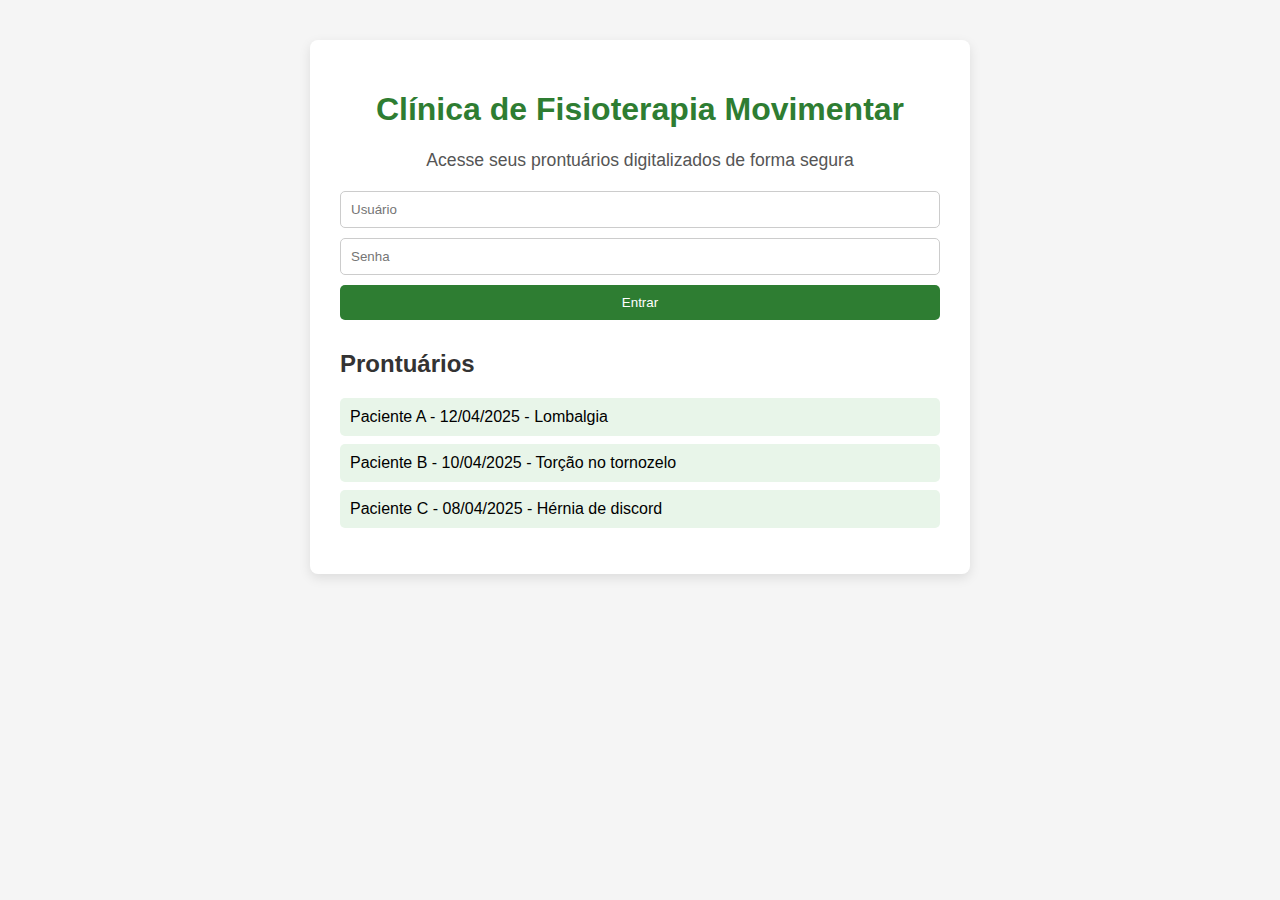
==== cloudatv/index.html @ 8bd340dc "testeoi" ====
<!DOCTYPE html>
<html lang="pt-BR">
<head>
  <meta charset="UTF-8">
  <title>Clínica Movimentar</title>
  <link rel="stylesheet" href="style.css">
</head>
<body>
  <div class="container">
    <h1>Clínica de Fisioterapia Movimentar</h1>
    <p>Acesse seus prontuários digitalizados de forma segura</p>

    <form class="login-form">
      <input type="text" placeholder="Usuário" required>
      <input type="password" placeholder="Senha" required>
      <button type="submit">Entrar</button>
    </form>

    <h2>Prontuários</h2>
    <ul class="records">
      <li>Paciente A - 12/04/2025 - Lombalgia</li>
      <li>Paciente B - 10/04/2025 - Torção no tornozelo</li>
      <li>Paciente C - 08/04/2025 - Hérnia de discord</li>
    </ul>
  </div>
</body>
</html>
---- cloudatv/style.css ----
body {
    font-family: Arial, sans-serif;
    background-color: #f5f5f5;
    margin: 0;
    padding: 0;
  }
  
  .container {
    width: 90%;
    max-width: 600px;
    margin: 40px auto;
    background-color: white;
    padding: 30px;
    border-radius: 8px;
    box-shadow: 0px 4px 12px rgba(0,0,0,0.1);
  }
  
  h1 {
    text-align: center;
    color: #2e7d32;
  }
  
  p {
    text-align: center;
    font-size: 1.1rem;
    color: #555;
  }
  
  .login-form {
    display: flex;
    flex-direction: column;
    gap: 10px;
    margin: 20px 0;
  }
  
  .login-form input {
    padding: 10px;
    border: 1px solid #ccc;
    border-radius: 5px;
  }
  
  .login-form button {
    padding: 10px;
    background-color: #2e7d32;
    color: white;
    border: none;
    border-radius: 5px;
    cursor: pointer;
  }
  
  .login-form button:hover {
    background-color: #1b5e20;
  }
  
  h2 {
    margin-top: 30px;
    color: #333;
  }
  
  .records {
    list-style: none;
    padding-left: 0;
  }
  
  .records li {
    background-color: #e8f5e9;
    margin-bottom: 8px;
    padding: 10px;
    border-radius: 5px;
  }
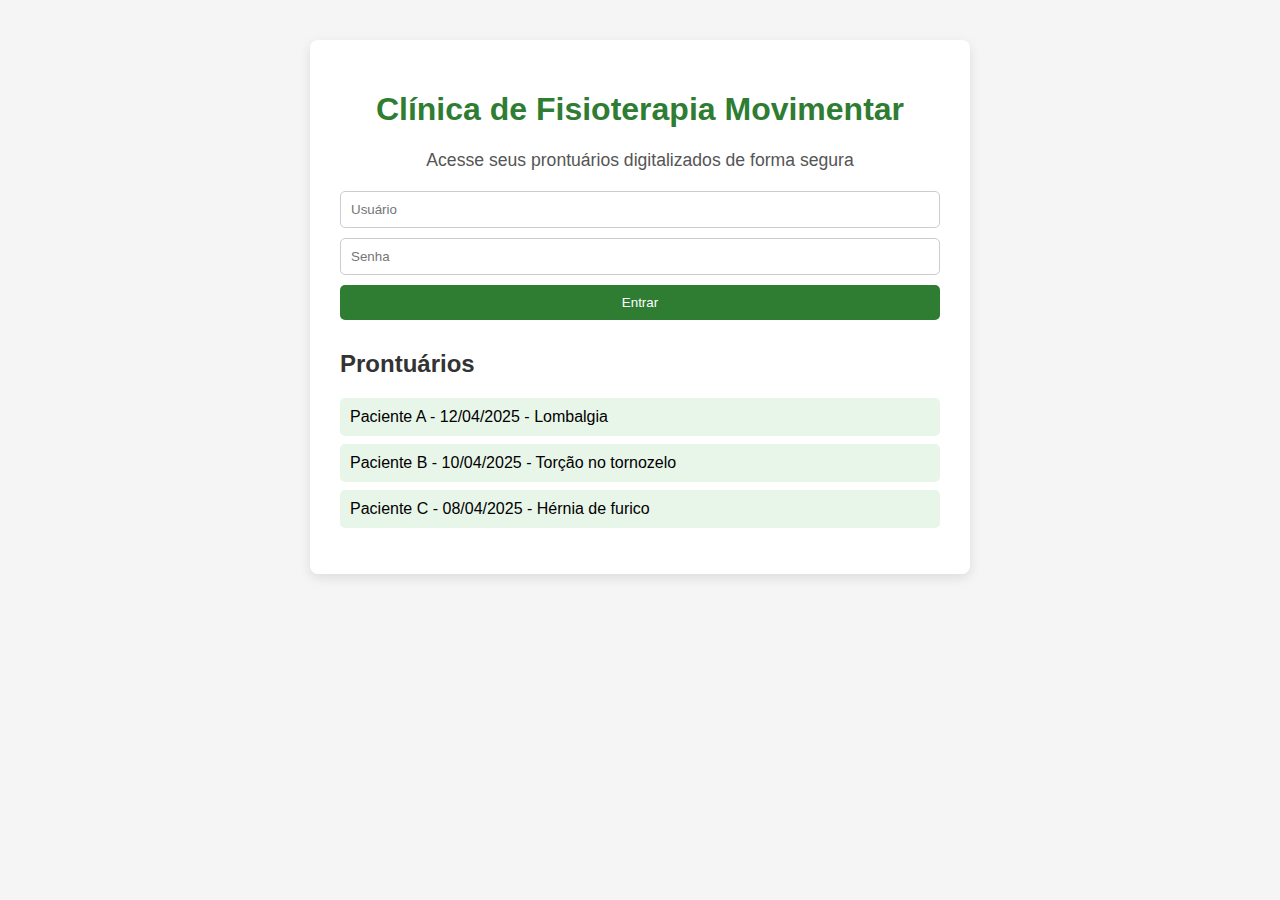
==== commit ec91b212: "teste2" ====
--- a/cloudatv/index.html
+++ b/cloudatv/index.html
@@ -20,7 +20,7 @@
     <ul class="records">
       <li>Paciente A - 12/04/2025 - Lombalgia</li>
       <li>Paciente B - 10/04/2025 - Torção no tornozelo</li>
-      <li>Paciente C - 08/04/2025 - Hérnia de discord</li>
+      <li>Paciente C - 08/04/2025 - Hérnia de furico</li>
     </ul>
   </div>
 </body>
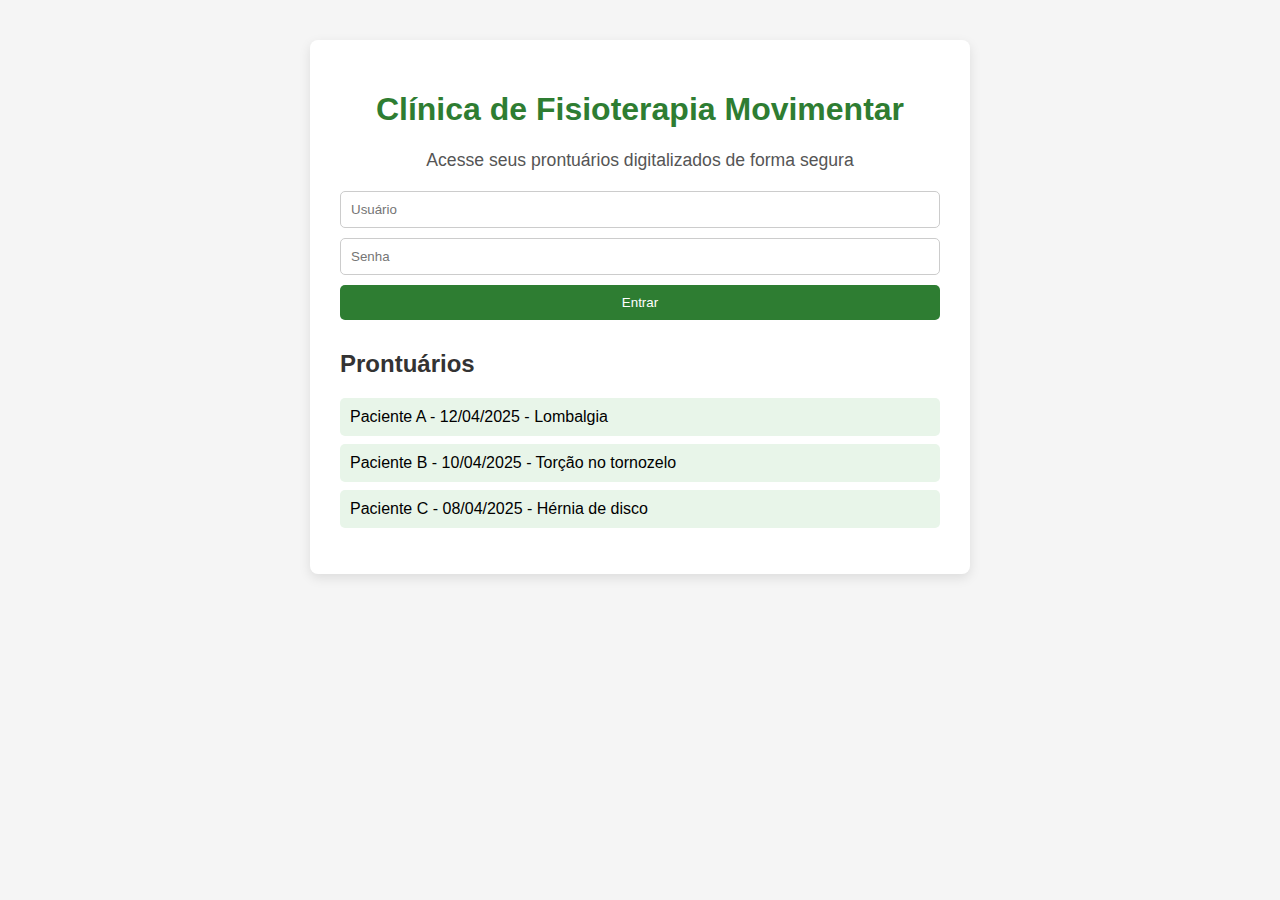
==== commit 676ca8b0: "mudançanongcaqprofessor" ====
--- a/cloudatv/index.html
+++ b/cloudatv/index.html
@@ -20,7 +20,7 @@
     <ul class="records">
       <li>Paciente A - 12/04/2025 - Lombalgia</li>
       <li>Paciente B - 10/04/2025 - Torção no tornozelo</li>
-      <li>Paciente C - 08/04/2025 - Hérnia de furico</li>
+      <li>Paciente C - 08/04/2025 - Hérnia de disco</li>
     </ul>
   </div>
 </body>
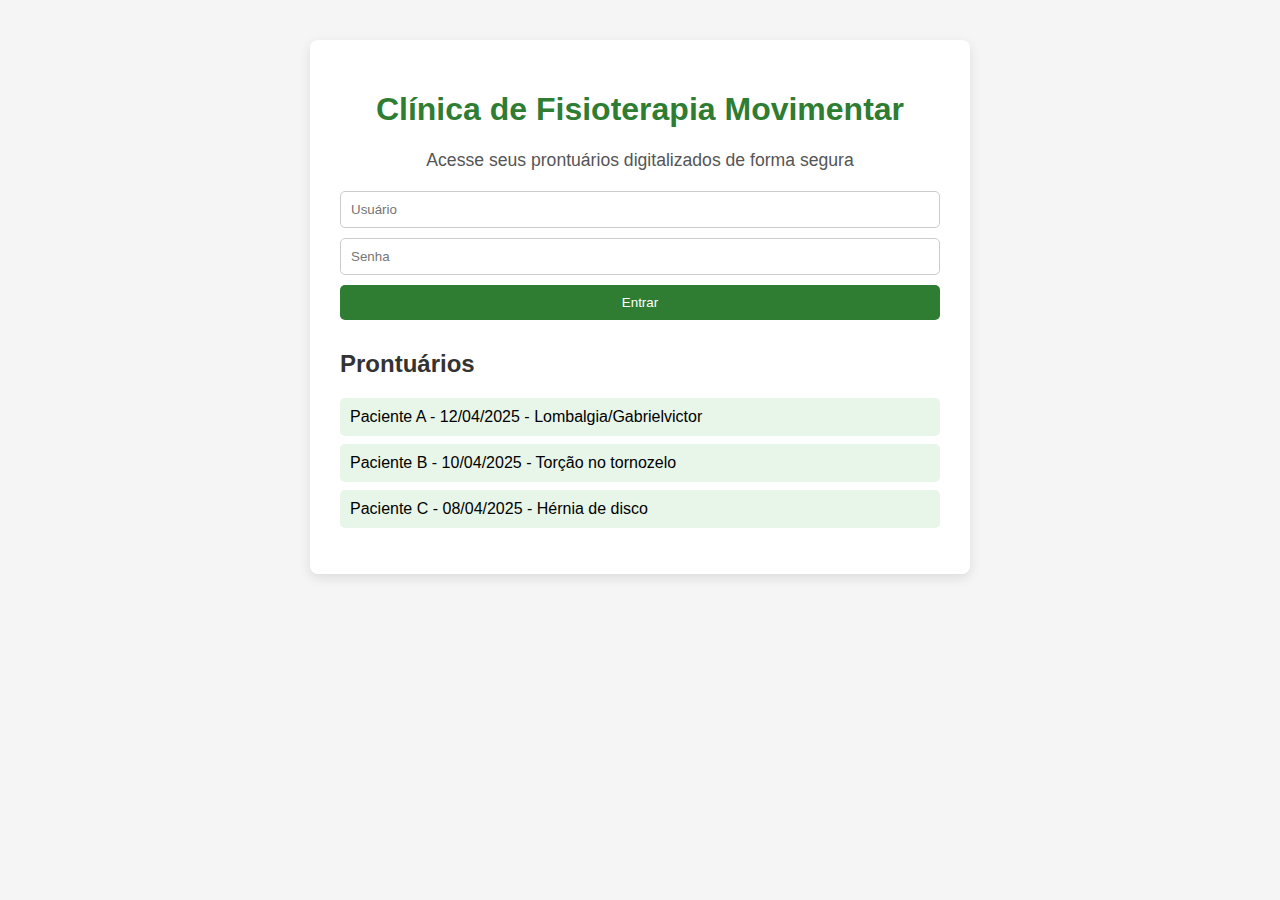
==== commit e997a92e: "troqueiongc" ====
--- a/cloudatv/index.html
+++ b/cloudatv/index.html
@@ -18,7 +18,7 @@
 
     <h2>Prontuários</h2>
     <ul class="records">
-      <li>Paciente A - 12/04/2025 - Lombalgia</li>
+      <li>Paciente A - 12/04/2025 - Lombalgia/Gabrielvictor</li>
       <li>Paciente B - 10/04/2025 - Torção no tornozelo</li>
       <li>Paciente C - 08/04/2025 - Hérnia de disco</li>
     </ul>
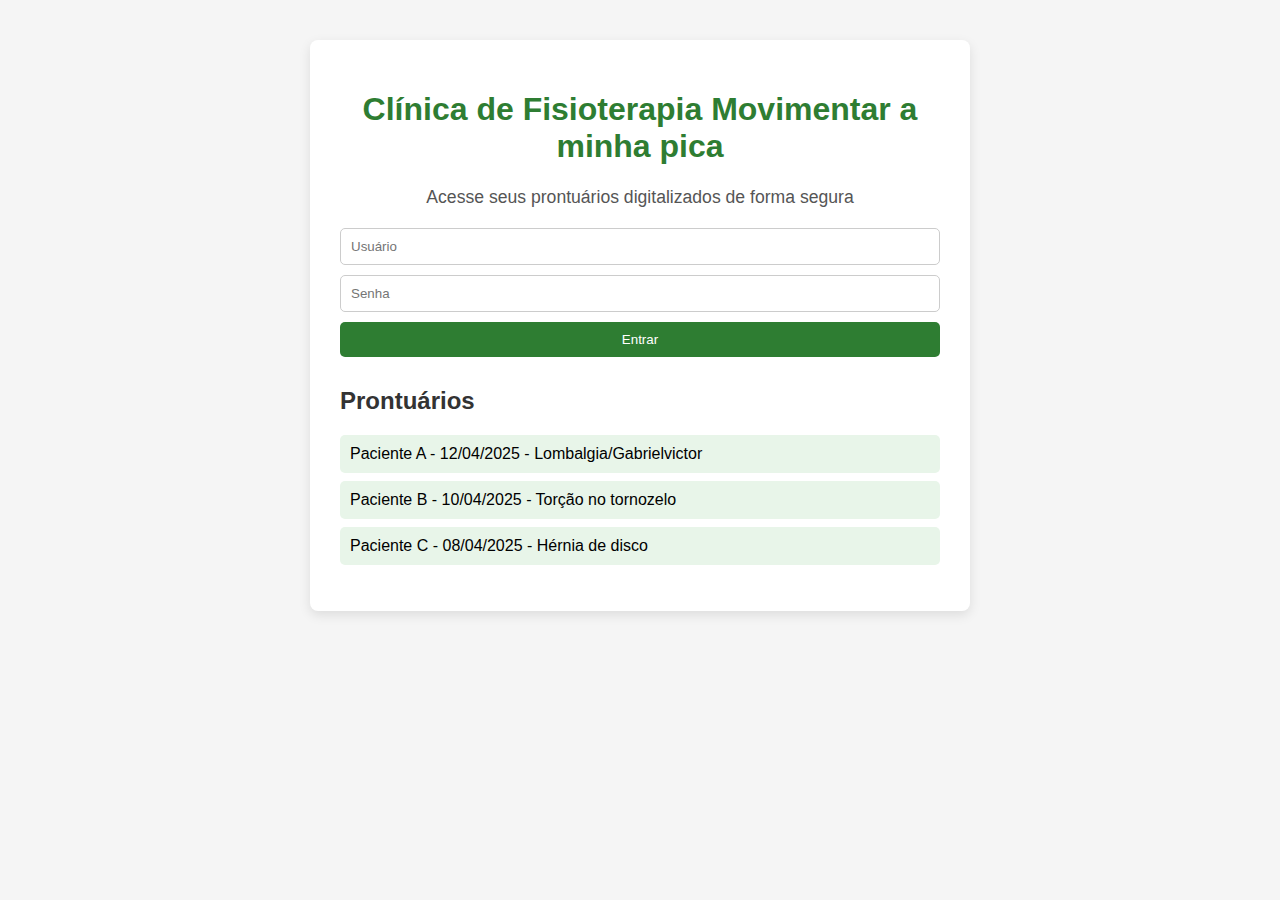
==== commit 3b665f1a: "teste67" ====
--- a/cloudatv/index.html
+++ b/cloudatv/index.html
@@ -7,7 +7,7 @@
 </head>
 <body>
   <div class="container">
-    <h1>Clínica de Fisioterapia Movimentar</h1>
+    <h1>Clínica de Fisioterapia Movimentar a minha pica</h1>
     <p>Acesse seus prontuários digitalizados de forma segura</p>
 
     <form class="login-form">
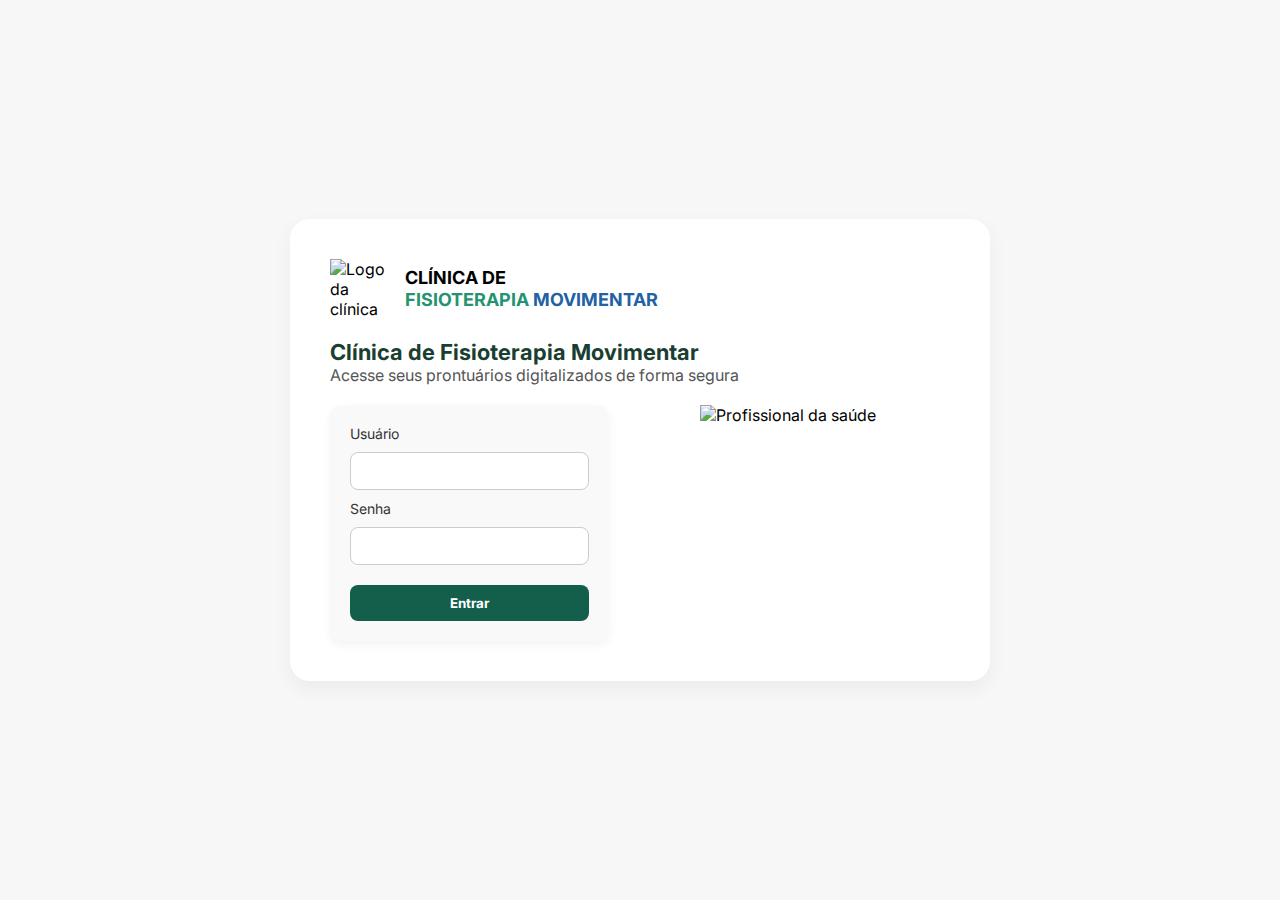
==== commit 790dd586: "Terminei" ====
--- a/cloudatv/index.html
+++ b/cloudatv/index.html
@@ -1,27 +1,46 @@
 <!DOCTYPE html>
-<html lang="pt-BR">
+<html lang="pt-br">
 <head>
-  <meta charset="UTF-8">
-  <title>Clínica Movimentar</title>
-  <link rel="stylesheet" href="style.css">
+    <meta charset="UTF-8">
+    <meta name="viewport" content="width=device-width, initial-scale=1">
+    <title>Clínica Movimentar</title>
+    <link rel="stylesheet" href="style.css">
 </head>
 <body>
-  <div class="container">
-    <h1>Clínica de Fisioterapia Movimentar a minha pica</h1>
-    <p>Acesse seus prontuários digitalizados de forma segura</p>
+    <div class="container">
+        <div class="card">
+            <header class="logo-area">
+                <img src="logo.png" alt="Logo da clínica" class="logo">
+                <h1>CLÍNICA DE<br><span class="green">FISIOTERAPIA</span> <span class="blue">MOVIMENTAR</span></h1>
+            </header>
 
-    <form class="login-form">
-      <input type="text" placeholder="Usuário" required>
-      <input type="password" placeholder="Senha" required>
-      <button type="submit">Entrar</button>
-    </form>
+            <main>
+                <h2 class="titulo-principal">Clínica de Fisioterapia Movimentar</h2>
+                <p class="subtitulo">Acesse seus prontuários digitalizados de forma segura</p>
 
-    <h2>Prontuários</h2>
-    <ul class="records">
-      <li>Paciente A - 12/04/2025 - Lombalgia/Gabrielvictor</li>
-      <li>Paciente B - 10/04/2025 - Torção no tornozelo</li>
-      <li>Paciente C - 08/04/2025 - Hérnia de disco</li>
-    </ul>
-  </div>
+                <div class="form-area">
+                    <form id="login-form">
+                        <div id="error-msg" class="hidden">Usuário ou senha incorretos!</div>
+
+                        <label for="usuario">Usuário</label>
+                        <input type="text" id="usuario" name="usuario" required>
+
+                        <label for="senha">Senha</label>
+                        <input type="password" id="senha" name="senha" required>
+
+                        <button type="submit">Entrar</button>
+                    </form>
+
+                    <img src="medica.jpg" alt="Profissional da saúde" class="medica">
+                </div>
+            </main>
+        </div>
+    </div>
+    <div id="loading-screen">
+        <div class="spinner"></div>
+        <p>Dá excelente aí professor 😎</p>
+    </div>
+
+    <script src="script.js"></script>
 </body>
 </html>
--- a/cloudatv/style.css
+++ b/cloudatv/style.css
@@ -1,71 +1,240 @@
-body {
-    font-family: Arial, sans-serif;
-    background-color: #f5f5f5;
+@import url('https://fonts.googleapis.com/css2?family=Inter:wght@400;600;700&display=swap');
+
+* {
     margin: 0;
     padding: 0;
-  }
-  
-  .container {
-    width: 90%;
-    max-width: 600px;
-    margin: 40px auto;
-    background-color: white;
-    padding: 30px;
-    border-radius: 8px;
-    box-shadow: 0px 4px 12px rgba(0,0,0,0.1);
-  }
-  
-  h1 {
-    text-align: center;
-    color: #2e7d32;
-  }
-  
-  p {
-    text-align: center;
-    font-size: 1.1rem;
+    box-sizing: border-box;
+    font-family: 'Inter', sans-serif;
+}
+
+body {
+    background: #f7f7f7;
+    display: flex;
+    justify-content: center;
+    align-items: center;
+    min-height: 100vh;
+    flex-direction: column;
+}
+
+.container {
+    background: white;
+    border-radius: 20px;
+    box-shadow: 0 8px 20px rgba(0,0,0,0.05);
+    padding: 40px;
+    max-width: 700px;
+    width: 100%;
+}
+
+.logo-area {
+    display: flex;
+    align-items: center;
+    gap: 15px;
+    margin-bottom: 20px;
+}
+
+.logo {
+    width: 60px;
+    height: auto;
+}
+
+.logo-area h1 {
+    font-size: 18px;
+    line-height: 22px;
+}
+
+.green {
+    color: #249372;
+}
+
+.blue {
+    color: #2461a3;
+    font-weight: bold;
+}
+
+.titulo-principal {
+    font-size: 22px;
+    color: #1a3f32;
+    margin-top: 10px;
+}
+
+.subtitulo {
     color: #555;
-  }
-  
-  .login-form {
+    margin-bottom: 20px;
+}
+
+.form-area {
+    display: flex;
+    justify-content: space-between;
+    align-items: flex-start;
+    gap: 20px;
+}
+
+form {
+    background: #f9f9f9;
+    padding: 20px;
+    border-radius: 12px;
+    width: 45%;
     display: flex;
     flex-direction: column;
     gap: 10px;
-    margin: 20px 0;
-  }
-  
-  .login-form input {
+    box-shadow: 0 4px 10px rgba(0,0,0,0.05);
+}
+
+form label {
+    font-size: 14px;
+    color: #333;
+}
+
+form input {
     padding: 10px;
     border: 1px solid #ccc;
-    border-radius: 5px;
-  }
-  
-  .login-form button {
+    border-radius: 8px;
+}
+
+form button {
+    margin-top: 10px;
     padding: 10px;
-    background-color: #2e7d32;
+    background-color: #145f4c;
     color: white;
     border: none;
-    border-radius: 5px;
+    border-radius: 8px;
+    font-weight: bold;
     cursor: pointer;
-  }
-  
-  .login-form button:hover {
-    background-color: #1b5e20;
-  }
-  
-  h2 {
-    margin-top: 30px;
-    color: #333;
-  }
-  
-  .records {
-    list-style: none;
-    padding-left: 0;
-  }
-  
-  .records li {
-    background-color: #e8f5e9;
-    margin-bottom: 8px;
+}
+
+form button:hover {
+    background-color: #0f4c3c;
+}
+
+.medica {
+    width: 50%;
+    max-width: 250px;
+}
+
+#error-msg {
+    background-color: #f8d7da;
+    color: #721c24;
     padding: 10px;
-    border-radius: 5px;
-  }
-  +    border-radius: 6px;
+    margin-bottom: 10px;
+    font-size: 14px;
+    border: 1px solid #f5c6cb;
+    display: none;
+}
+
+#error-msg.show {
+    display: block;
+}
+
+#loading-screen {
+    position: fixed;
+    top: 0;
+    left: 0;
+    width: 100%;
+    height: 100%;
+    background: white;
+    z-index: 9999;
+    display: none;
+    justify-content: center;
+    align-items: center;
+    flex-direction: column;
+    gap: 15px;
+}
+
+.spinner {
+    border: 6px solid #f3f3f3;
+    border-top: 6px solid #145f4c;
+    border-radius: 50%;
+    width: 50px;
+    height: 50px;
+    animation: spin 1s linear infinite;
+}
+
+@keyframes spin {
+    0% { transform: rotate(0deg); }
+    100% { transform: rotate(360deg); }
+}
+
+#loading-screen p {
+    font-size: 16px;
+    font-weight: bold;
+    color: #145f4c;
+}
+
+.senha-container {
+    position: relative;
+}
+
+.show-password-btn {
+    position: absolute;
+    right: 10px;
+    top: 50%;
+    transform: translateY(-50%);
+    background: transparent;
+    border: none;
+    cursor: pointer;
+    font-size: 18px;
+}
+
+/* Novo botão de menu de configurações */
+#menu-config {
+    position: fixed;
+    top: 20px;
+    right: 20px;
+    font-size: 30px;
+    cursor: pointer;
+    z-index: 100;
+}
+
+#menu-config div {
+    width: 35px;
+    height: 4px;
+    background-color: #145f4c;
+    margin: 6px 0;
+    transition: 0.3s;
+}
+
+#slide-menu {
+    position: fixed;
+    top: 0;
+    left: -250px;
+    width: 250px;
+    height: 100%;
+    background-color: #145f4c;
+    color: white;
+    transition: left 0.3s ease;
+    padding-top: 50px;
+    box-shadow: 0 2px 10px rgba(0, 0, 0, 0.1);
+}
+
+#slide-menu a {
+    text-decoration: none;
+    color: white;
+    font-size: 18px;
+    display: block;
+    padding: 15px;
+    border-bottom: 1px solid #fff;
+}
+
+#slide-menu a:hover {
+    background-color: #0f4c3c;
+}
+
+#slide-menu.show {
+    left: 0;
+}
+
+/* Efeito ao clicar no menu hambúrguer */
+#menu-config.active div:nth-child(1) {
+    transform: rotate(-45deg);
+    top: 10px;
+}
+
+#menu-config.active div:nth-child(2) {
+    opacity: 0;
+}
+
+#menu-config.active div:nth-child(3) {
+    transform: rotate(45deg);
+    top: -10px;
+}
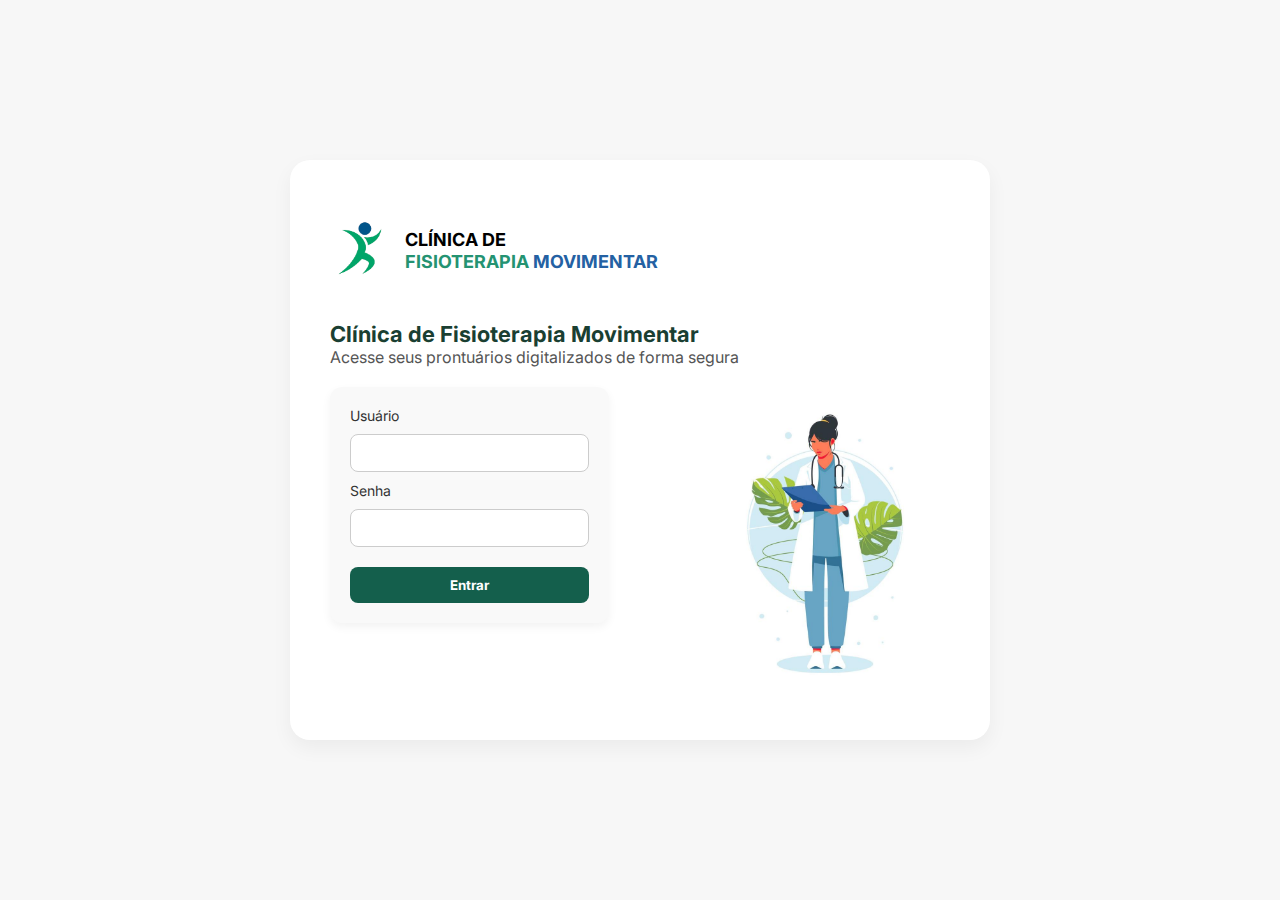
==== commit 5d00cdbe: "comit" ====
--- a/cloudatv/index.html
+++ b/cloudatv/index.html
@@ -38,7 +38,7 @@
     </div>
     <div id="loading-screen">
         <div class="spinner"></div>
-        <p>Dá excelente aí professor 😎</p>
+        <p>Dá Excelente aí professor 😎😎</p>
     </div>
 
     <script src="script.js"></script>
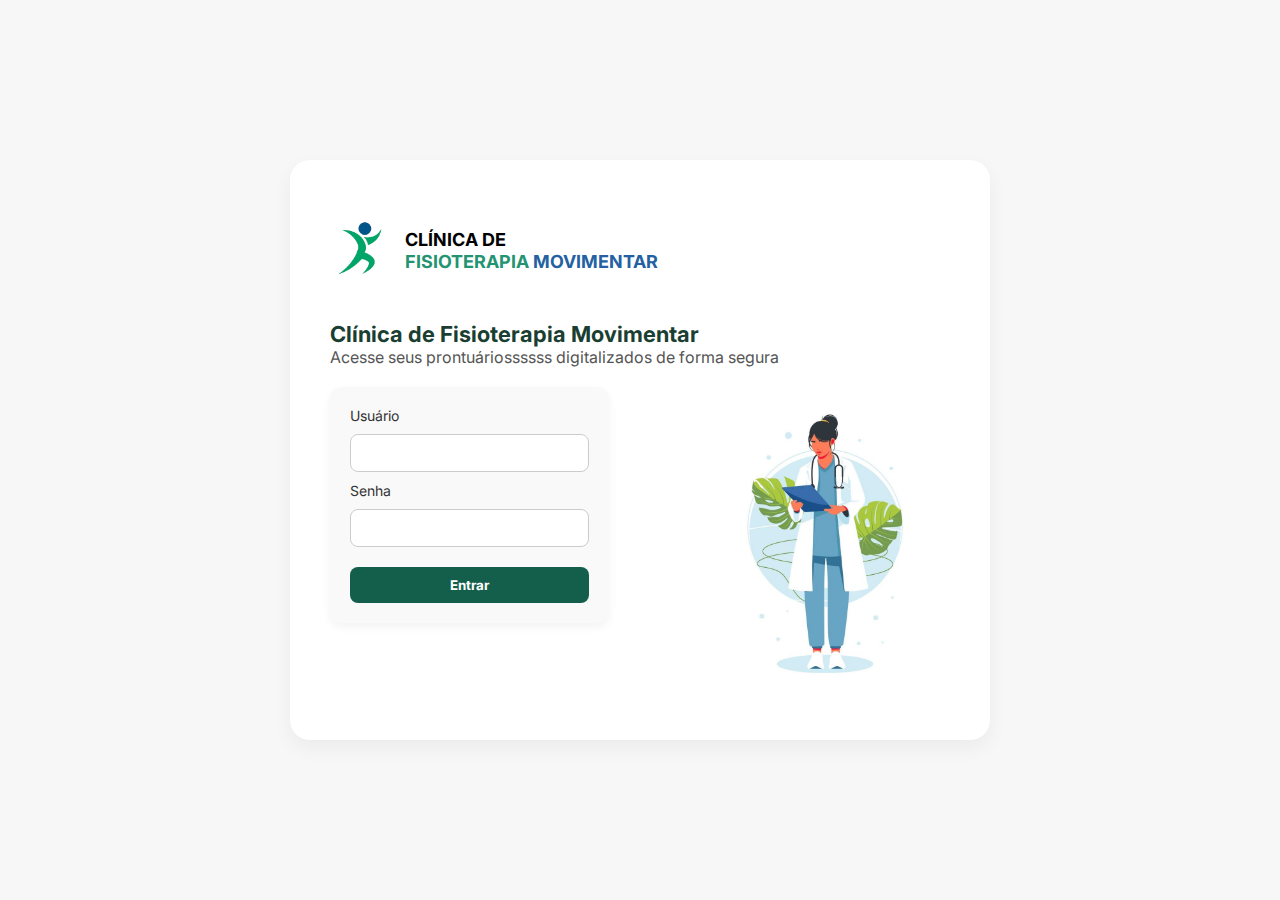
==== commit 33eddb27: "teste" ====
--- a/cloudatv/index.html
+++ b/cloudatv/index.html
@@ -16,7 +16,7 @@
 
             <main>
                 <h2 class="titulo-principal">Clínica de Fisioterapia Movimentar</h2>
-                <p class="subtitulo">Acesse seus prontuários digitalizados de forma segura</p>
+                <p class="subtitulo">Acesse seus prontuáriossssss digitalizados de forma segura</p>
 
                 <div class="form-area">
                     <form id="login-form">
